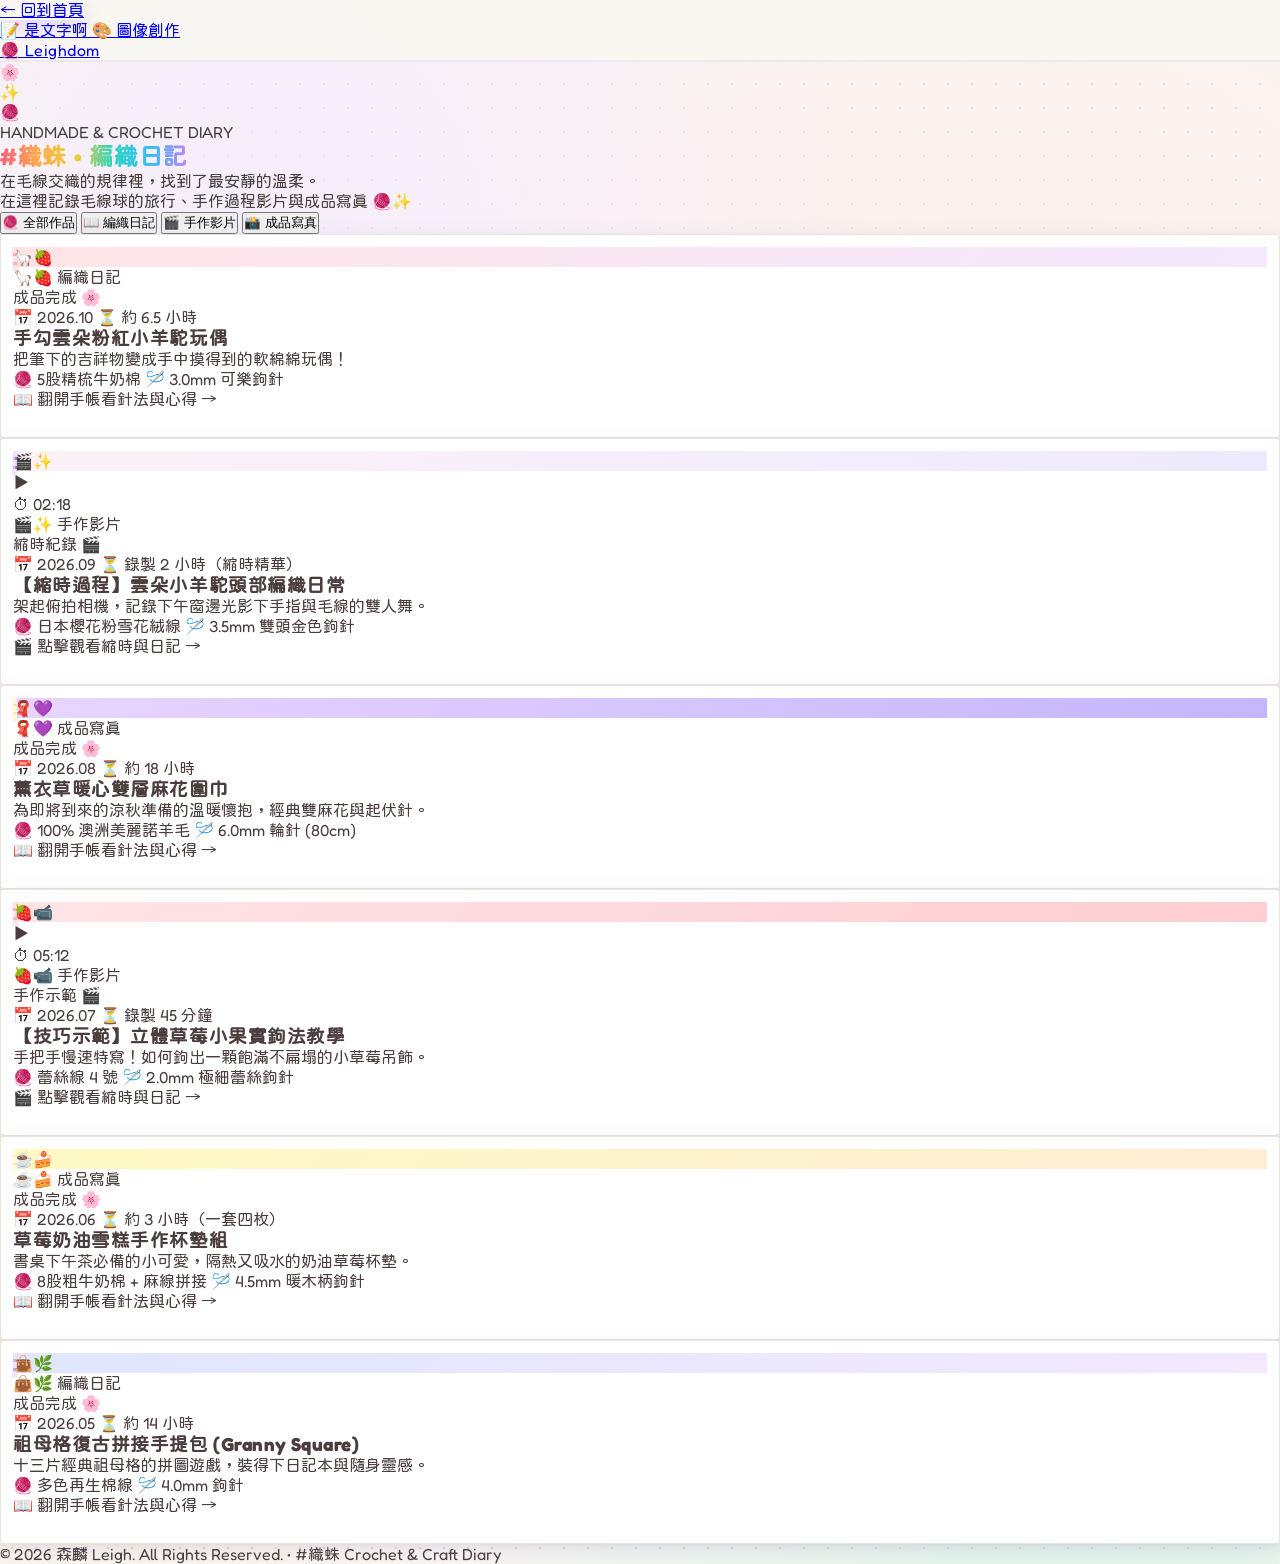
==== crochet.html @ 888f9d44 "feat: complete Leighdom website with writings, crochet diary, gallery, and interactive mascot" ====
<!DOCTYPE html>
<html lang="zh-TW" class="scroll-smooth">
<head>
  <meta charset="UTF-8" />
  <meta name="viewport" content="width=device-width, initial-scale=1.0" />
  <title>編織日記 🧶 | #織蛛 • 森麟的手作毛線日記與影片照片</title>
  <meta name="description" content="森麟（#織蛛）的編織手作手帳：精選手作毛線玩偶、編織縮時影片、暖心圍巾與成品寫真。" />
  <link rel="icon" href="data:image/svg+xml,<svg xmlns=%22http://www.w3.org/2000/svg%22 viewBox=%220 0 100 100%22><text y=%22.9em%22 font-size=%2290%22>🧶</text></svg>" />

  <!-- Tailwind CSS CDN -->
  <script src="https://cdn.tailwindcss.com"></script>
  <link rel="stylesheet" href="./css/style.css" />
</head>
<body class="selection:bg-pink-200 selection:text-purple-900">

  <!-- 頂部懸浮手帳導覽列 -->
  <header class="fixed top-0 left-0 w-full z-40 glass-nav">
    <div class="max-w-6xl mx-auto px-4 h-16 flex items-center justify-between">
      <div class="flex items-center gap-2">
        <a href="./index.html" class="btn-bouncy flex items-center gap-1.5 px-4 py-1.5 bg-white border border-purple-200 rounded-full text-xs sm:text-sm font-bold text-purple-700 shadow-sm hover:bg-purple-50">
          ← 回到首頁
        </a>
        <div class="hidden sm:flex items-center gap-1">
          <a href="./writings.html" class="px-3 py-1 text-xs font-bold text-[#8C7A78] hover:text-purple-700 hover:bg-purple-50 rounded-full transition-all">
            📝 是文字啊
          </a>
          <a href="./gallery.html" class="px-3 py-1 text-xs font-bold text-[#8C7A78] hover:text-purple-700 hover:bg-purple-50 rounded-full transition-all">
            🎨 圖像創作
          </a>
        </div>
      </div>

      <!-- 右側 Leighdom 品牌標記 -->
      <a href="./index.html" class="flex items-center gap-2 group">
        <span class="font-heading font-black text-lg text-[#4A3E3D] group-hover:text-purple-600 transition-colors">
          🧶 Leighdom
        </span>
      </a>
    </div>
  </header>

  <!-- 主內容區域 -->
  <main class="pt-28 pb-20 max-w-6xl mx-auto px-4 space-y-10">

    <!-- 頁面標題與簡介 (Hero) -->
    <section class="text-center space-y-3 relative">
      <div class="absolute top-0 left-8 text-2xl animate-float opacity-70">🌸</div>
      <div class="absolute top-4 right-10 text-xl animate-twinkle opacity-80">✨</div>
      <div class="absolute -top-4 right-1/4 text-2xl animate-float-delayed opacity-60">🧶</div>

      <span class="text-xs md:text-sm font-bold text-pink-500 tracking-wider uppercase">HANDMADE & CROCHET DIARY</span>
      
      <h1 class="text-4xl md:text-5xl font-black">
        <span class="text-rainbow-gradient">#織蛛 • 編織日記</span>
      </h1>
      
      <p class="text-base md:text-lg text-[#8C7A78] max-w-xl mx-auto leading-relaxed">
        在毛線交織的規律裡，找到了最安靜的溫柔。<br class="hidden sm:inline" />
        在這裡記錄毛線球的旅行、手作過程影片與成品寫真 🧶✨
      </p>
    </section>

    <!-- 分類篩選按鈕列 -->
    <div id="crochet-filter" class="flex flex-wrap items-center justify-center gap-2.5">
      <!-- 由 JS 渲染 -->
    </div>

    <!-- 作品展示牆 (拍立得網格) -->
    <section id="crochet-list" class="grid grid-cols-1 sm:grid-cols-2 lg:grid-cols-3 gap-8 pt-4">
      <!-- 由 JS 渲染 -->
    </section>

  </main>

  <!-- 頁尾 -->
  <footer class="border-t-2 border-dashed border-purple-200 py-8 text-center text-xs text-[#8C7A78]">
    © 2026 森麟 Leigh. All Rights Reserved. • #織蛛 Crochet & Craft Diary
  </footer>

  <!-- 作品大圖與影片詳情彈窗容器 -->
  <div id="crochet-modal" class="hidden"></div>

  <!-- 主程式腳本 -->
  <script type="module" src="./js/crochet.js"></script>
</body>
</html>
---- css/style.css ----
/* ==========================================================================
   草莓大魔王 × 薰衣草夢幻手帳風格 CSS 樣式表
   ========================================================================== */

@import url('https://fonts.googleapis.com/css2?family=Huninn&family=M+PLUS+Rounded+1c:wght@400;500;700;800&family=Zen+Maru+Gothic:wght@400;500;700;900&family=Fredoka:wght@400;500;600;700&display=swap');

/* 圓潤泡芙感字體組合 (粉圓體 → M PLUS Rounded → Zen Maru Gothic) */
:root {
  --font-puffy: 'Fredoka', 'Huninn', 'M PLUS Rounded 1c', 'Zen Maru Gothic', 'PingFang TC', 'Microsoft JhengHei', sans-serif;
}

:root {
  --color-bg-paper: #FAF7F2;
  --color-lavender-light: #F3E8FF;
  --color-lavender-main: #B794F4;
  --color-lavender-deep: #805AD5;
  --color-strawberry-pink: #FF8FA3;
  --color-strawberry-dark: #FF4D6D;
  --color-peach-light: #FFE4E1;
  --color-butter-yellow: #FEF08A;
  --color-mint-green: #A7F3D0;
  --color-text-brown: #4A3E3D;
  --color-text-muted: #8C7A78;
}

* {
  box-sizing: border-box;
  margin: 0;
  padding: 0;
}

body {
  font-family: var(--font-puffy);
  background-color: var(--color-bg-paper);
  color: var(--color-text-brown);
  background-image: 
    radial-gradient(circle at 20% 15%, rgba(243, 232, 255, 0.7) 0%, transparent 40%),
    radial-gradient(circle at 80% 30%, rgba(255, 228, 225, 0.6) 0%, transparent 40%),
    radial-gradient(circle at 10% 70%, rgba(254, 240, 138, 0.4) 0%, transparent 35%),
    radial-gradient(circle at 85% 85%, rgba(167, 243, 208, 0.4) 0%, transparent 40%),
    radial-gradient(#E2D9D2 1px, transparent 1px);
  background-size: 100% 100%, 100% 100%, 100% 100%, 100% 100%, 24px 24px;
  min-height: 100vh;
  overflow-x: hidden;
  position: relative;
  cursor: url("data:image/svg+xml,%3Csvg xmlns='http://www.w3.org/2000/svg' width='32' height='32' viewBox='0 0 32 32' shape-rendering='crispEdges'%3E%3Crect x='6' y='2' width='2' height='4' fill='%2322543D'/%3E%3Crect x='4' y='4' width='2' height='2' fill='%2338A169'/%3E%3Crect x='8' y='4' width='2' height='2' fill='%2338A169'/%3E%3Crect x='2' y='6' width='4' height='2' fill='%2348BB78'/%3E%3Crect x='6' y='6' width='2' height='2' fill='%23276749'/%3E%3Crect x='8' y='6' width='4' height='2' fill='%2348BB78'/%3E%3Crect x='0' y='8' width='2' height='10' fill='%232D3748'/%3E%3Crect x='12' y='8' width='2' height='10' fill='%232D3748'/%3E%3Crect x='2' y='18' width='2' height='4' fill='%232D3748'/%3E%3Crect x='10' y='18' width='2' height='4' fill='%232D3748'/%3E%3Crect x='4' y='22' width='2' height='4' fill='%232D3748'/%3E%3Crect x='8' y='22' width='2' height='4' fill='%232D3748'/%3E%3Crect x='6' y='26' width='2' height='2' fill='%232D3748'/%3E%3Crect x='2' y='8' width='10' height='10' fill='%23FF4D6D'/%3E%3Crect x='4' y='18' width='6' height='4' fill='%23FF4D6D'/%3E%3Crect x='6' y='22' width='2' height='4' fill='%23FF4D6D'/%3E%3Crect x='2' y='8' width='2' height='6' fill='%23FFA5BA'/%3E%3Crect x='4' y='8' width='2' height='2' fill='%23FFA5BA'/%3E%3Crect x='6' y='10' width='2' height='2' fill='%23FEFCBF'/%3E%3Crect x='10' y='12' width='2' height='2' fill='%23FEFCBF'/%3E%3Crect x='4' y='14' width='2' height='2' fill='%23FEFCBF'/%3E%3Crect x='8' y='16' width='2' height='2' fill='%23FEFCBF'/%3E%3Crect x='6' y='20' width='2' height='2' fill='%23FEFCBF'/%3E%3C/svg%3E") 7 3, auto;
}

/* 連結與按鈕的可點擊游標 (像素草莓 + 閃爍小金星) */
a, button, input[type="button"], input[type="submit"], .clickable {
  cursor: url("data:image/svg+xml,%3Csvg xmlns='http://www.w3.org/2000/svg' width='32' height='32' viewBox='0 0 32 32' shape-rendering='crispEdges'%3E%3Crect x='6' y='2' width='2' height='4' fill='%2322543D'/%3E%3Crect x='4' y='4' width='2' height='2' fill='%2338A169'/%3E%3Crect x='8' y='4' width='2' height='2' fill='%2338A169'/%3E%3Crect x='2' y='6' width='4' height='2' fill='%2348BB78'/%3E%3Crect x='6' y='6' width='2' height='2' fill='%23276749'/%3E%3Crect x='8' y='6' width='4' height='2' fill='%2348BB78'/%3E%3Crect x='0' y='8' width='2' height='10' fill='%232D3748'/%3E%3Crect x='12' y='8' width='2' height='10' fill='%232D3748'/%3E%3Crect x='2' y='18' width='2' height='4' fill='%232D3748'/%3E%3Crect x='10' y='18' width='2' height='4' fill='%232D3748'/%3E%3Crect x='4' y='22' width='2' height='4' fill='%232D3748'/%3E%3Crect x='8' y='22' width='2' height='4' fill='%232D3748'/%3E%3Crect x='6' y='26' width='2' height='2' fill='%232D3748'/%3E%3Crect x='2' y='8' width='10' height='10' fill='%23FF4D6D'/%3E%3Crect x='4' y='18' width='6' height='4' fill='%23FF4D6D'/%3E%3Crect x='6' y='22' width='2' height='4' fill='%23FF4D6D'/%3E%3Crect x='2' y='8' width='2' height='6' fill='%23FFA5BA'/%3E%3Crect x='4' y='8' width='2' height='2' fill='%23FFA5BA'/%3E%3Crect x='6' y='10' width='2' height='2' fill='%23FEFCBF'/%3E%3Crect x='10' y='12' width='2' height='2' fill='%23FEFCBF'/%3E%3Crect x='4' y='14' width='2' height='2' fill='%23FEFCBF'/%3E%3Crect x='8' y='16' width='2' height='2' fill='%23FEFCBF'/%3E%3Crect x='6' y='20' width='2' height='2' fill='%23FEFCBF'/%3E%3Crect x='22' y='2' width='2' height='6' fill='%23F6E05E'/%3E%3Crect x='20' y='4' width='6' height='2' fill='%23F6E05E'/%3E%3Crect x='22' y='4' width='2' height='2' fill='%23FFFFFF'/%3E%3Crect x='18' y='2' width='2' height='2' fill='%23FAF089'/%3E%3Crect x='26' y='2' width='2' height='2' fill='%23FAF089'/%3E%3Crect x='18' y='6' width='2' height='2' fill='%23FAF089'/%3E%3Crect x='26' y='6' width='2' height='2' fill='%23FAF089'/%3E%3Crect x='26' y='12' width='2' height='4' fill='%23F6E05E'/%3E%3Crect x='25' y='13' width='4' height='2' fill='%23F6E05E'/%3E%3Crect x='26' y='13' width='2' height='2' fill='%23FFFFFF'/%3E%3C/svg%3E") 7 3, pointer !important;
}

/* 卷軸自訂樣式 */
::-webkit-scrollbar {
  width: 10px;
}
::-webkit-scrollbar-track {
  background: #F5EFEB;
}
::-webkit-scrollbar-thumb {
  background: #D8B4E2;
  border-radius: 9999px;
  border: 2px solid #F5EFEB;
}
::-webkit-scrollbar-thumb:hover {
  background: #C084FC;
}

/* 標題字體 (圓潤泡芙感) */
h1, h2, h3, .font-heading {
  font-family: var(--font-puffy);
  letter-spacing: 0.03em;
}

/* 漸變彩虹色文字 */
.text-rainbow-gradient {
  background: linear-gradient(90deg, #FF5E7E 0%, #FFA84A 20%, #F5CE38 40%, #2DD4BF 60%, #38BDF8 80%, #C084FC 100%);
  -webkit-background-clip: text;
  -webkit-text-fill-color: transparent;
  background-clip: text;
  display: inline-block;
}

/* 粉紫色文字 */
.text-pink-purple {
  color: #C084FC;
  text-shadow: 0 1px 2px rgba(192, 132, 252, 0.15);
}

/* --------------------------------------------------------------------------
   蠟筆手繪風格標籤 (Crayon Hand-drawn Tags - Coffee Brown Palette)
   -------------------------------------------------------------------------- */
.crayon-tag {
  font-family: var(--font-puffy);
  display: inline-flex;
  align-items: center;
  gap: 4px;
  padding: 5px 18px;
  font-size: 1.15rem;
  font-weight: 600;
  letter-spacing: 0.08em;
  border-radius: 255px 15px 225px 15px / 15px 225px 15px 255px;
  border: 2px dashed currentColor;
  box-shadow: 2px 3px 0px rgba(74, 53, 40, 0.12);
  transition: all 0.25s cubic-bezier(0.34, 1.56, 0.64, 1);
  user-select: none;
  cursor: default;
}

.crayon-tag:hover {
  transform: translateY(-3px) scale(1.06) rotate(0deg) !important;
  box-shadow: 3px 6px 12px rgba(74, 53, 40, 0.18);
}

/* 1. 深焙黑咖啡色 (Dark Roast Coffee) */
.crayon-tag-dark {
  color: #4A3326;
  background-color: rgba(245, 236, 227, 0.95);
  border-color: #5C3D2E;
  text-shadow: 0.5px 0.5px 0px rgba(74, 51, 38, 0.25);
  transform: rotate(-2deg);
}

/* 2. 濃醇焦糖棕色 (Medium Caramel Brown) */
.crayon-tag-medium {
  color: #7B4B28;
  background-color: rgba(250, 242, 235, 0.95);
  border-color: #8C5835;
  text-shadow: 0.5px 0.5px 0px rgba(123, 75, 40, 0.2);
  transform: rotate(2deg);
}

/* 3. 溫潤奶茶淺褐色 (Light Milk Tea Hazelnut) */
.crayon-tag-light {
  color: #A36F4C;
  background-color: rgba(254, 248, 242, 0.95);
  border-color: #B88562;
  text-shadow: 0.5px 0.5px 0px rgba(163, 111, 76, 0.2);
  transform: rotate(-1.5deg);
}

/* --------------------------------------------------------------------------
   手帳元件與紙膠帶 (Washi Tape) 質感
   -------------------------------------------------------------------------- */
.washi-tape-pink {
  position: absolute;
  height: 24px;
  background: rgba(255, 143, 163, 0.65);
  box-shadow: 0 1px 3px rgba(0, 0, 0, 0.08);
  border-left: 2px dashed rgba(255, 255, 255, 0.7);
  border-right: 2px dashed rgba(255, 255, 255, 0.7);
  transform: rotate(-3deg);
  z-index: 10;
  pointer-events: none;
}

.washi-tape-lavender {
  position: absolute;
  height: 24px;
  background: rgba(183, 148, 244, 0.65);
  box-shadow: 0 1px 3px rgba(0, 0, 0, 0.08);
  border-left: 2px dashed rgba(255, 255, 255, 0.7);
  border-right: 2px dashed rgba(255, 255, 255, 0.7);
  transform: rotate(2deg);
  z-index: 10;
  pointer-events: none;
}

.washi-tape-yellow {
  position: absolute;
  height: 22px;
  background: rgba(254, 240, 138, 0.75);
  box-shadow: 0 1px 3px rgba(0, 0, 0, 0.08);
  border-left: 2px dashed rgba(255, 255, 255, 0.7);
  border-right: 2px dashed rgba(255, 255, 255, 0.7);
  transform: rotate(-1.5deg);
  z-index: 10;
  pointer-events: none;
}

/* 拍立得照片卡 */
.polaroid-card {
  background: #FFFFFF;
  padding: 12px 12px 28px 12px;
  box-shadow: 0 8px 24px rgba(128, 90, 213, 0.12), 0 2px 6px rgba(0, 0, 0, 0.06);
  border-radius: 4px;
  border: 1px solid rgba(220, 210, 200, 0.6);
  transition: all 0.35s cubic-bezier(0.34, 1.56, 0.64, 1);
  position: relative;
}

.polaroid-card:hover {
  transform: translateY(-8px) rotate(1deg) scale(1.02);
  box-shadow: 0 16px 32px rgba(128, 90, 213, 0.2), 0 4px 12px rgba(0, 0, 0, 0.08);
}

/* 手帳便條紙 (Sticky Note) */
.sticky-note {
  box-shadow: 2px 6px 16px rgba(120, 100, 90, 0.12), 0 1px 4px rgba(0, 0, 0, 0.05);
  border-radius: 12px;
  transition: transform 0.2s ease, box-shadow 0.2s ease;
  position: relative;
  user-select: none;
}

.sticky-note:hover {
  box-shadow: 4px 12px 24px rgba(120, 100, 90, 0.2);
}

.sticky-note.is-dragging {
  opacity: 0.92;
  box-shadow: 8px 24px 36px rgba(120, 100, 90, 0.28);
  transform: scale(1.05) rotate(3deg) !important;
  cursor: grabbing !important;
  z-index: 99 !important;
}

/* 軟木塞背景 (Corkboard) */
.corkboard-bg {
  background-color: #FAF5EE;
  background-image: radial-gradient(#D6C6B6 0.8px, transparent 0.8px);
  background-size: 16px 16px;
  border: 3px dashed #E2D3C4;
}

/* 郵票邊緣效果 (Stamp Edge) */
.stamp-card {
  background: white;
  border: 2px dashed #D8B4E2;
  box-shadow: 0 4px 12px rgba(0,0,0,0.06);
  border-radius: 12px;
}

/* --------------------------------------------------------------------------
   可愛動畫與微動效
   -------------------------------------------------------------------------- */
@keyframes float {
  0%, 100% {
    transform: translateY(0px) rotate(0deg);
  }
  50% {
    transform: translateY(-8px) rotate(1.5deg);
  }
}

@keyframes float-reverse {
  0%, 100% {
    transform: translateY(0px) rotate(0deg);
  }
  50% {
    transform: translateY(8px) rotate(-1.5deg);
  }
}

@keyframes pulse-gentle {
  0%, 100% {
    transform: scale(1);
  }
  50% {
    transform: scale(1.04);
  }
}

@keyframes wobble-cute {
  0%, 100% { transform: rotate(0deg); }
  25% { transform: rotate(-3deg); }
  75% { transform: rotate(3deg); }
}

@keyframes star-twinkle {
  0%, 100% { opacity: 0.4; transform: scale(0.8) rotate(0deg); }
  50% { opacity: 1; transform: scale(1.2) rotate(180deg); }
}

.animate-float {
  animation: float 4s ease-in-out infinite;
}

.animate-float-delayed {
  animation: float-reverse 4.5s ease-in-out infinite 0.5s;
}

.animate-pulse-gentle {
  animation: pulse-gentle 3s ease-in-out infinite;
}

.animate-twinkle {
  animation: star-twinkle 2.5s ease-in-out infinite;
}

.hover-wobble:hover {
  animation: wobble-cute 0.4s ease-in-out;
}

/* 貼紙按鈕點擊彈性動畫 */
.btn-bouncy {
  transition: all 0.2s cubic-bezier(0.34, 1.56, 0.64, 1);
}

.btn-bouncy:hover {
  transform: translateY(-3px) scale(1.04);
  box-shadow: 0 8px 20px rgba(183, 148, 244, 0.35);
}

.btn-bouncy:active {
  transform: translateY(1px) scale(0.96);
}

/* 滑鼠拖曳粒子容器 */
#particle-canvas {
  position: fixed;
  top: 0;
  left: 0;
  width: 100vw;
  height: 100vh;
  pointer-events: none;
  z-index: 99999;
}

/* 毛玻璃手帳導覽列 */
.glass-nav {
  background: rgba(250, 247, 242, 0.88);
  backdrop-filter: blur(12px);
  -webkit-backdrop-filter: blur(12px);
  border-bottom: 2px solid rgba(220, 205, 235, 0.4);
}
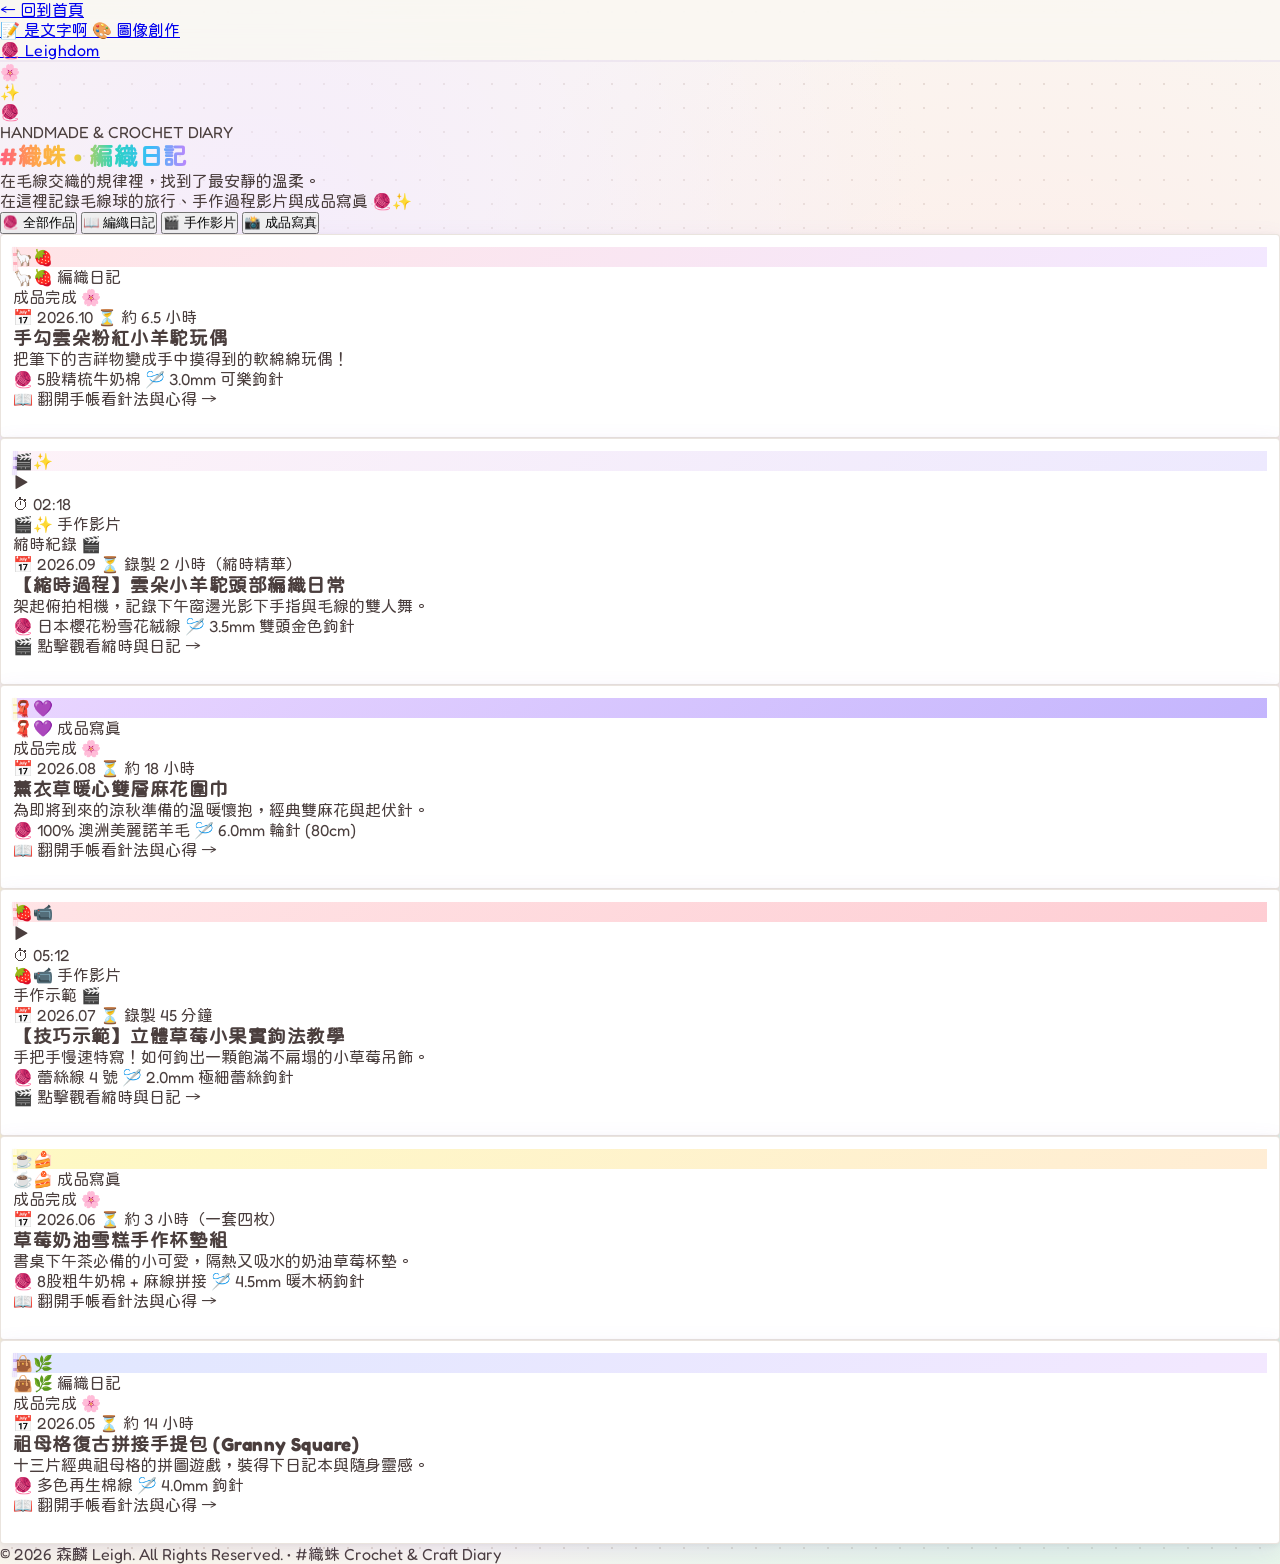
==== commit a25be3ef: "feat(seo): add OpenGraph 1200x630 preview banners and complete social meta tags for all pages" ====
--- a/crochet.html
+++ b/crochet.html
@@ -3,9 +3,32 @@
 <head>
   <meta charset="UTF-8" />
   <meta name="viewport" content="width=device-width, initial-scale=1.0" />
-  <title>編織日記 🧶 | #織蛛 • 森麟的手作毛線日記與影片照片</title>
-  <meta name="description" content="森麟（#織蛛）的編織手作手帳：精選手作毛線玩偶、編織縮時影片、暖心圍巾與成品寫真。" />
+  <!-- Primary Meta Tags -->
+  <title>編織日記 🧶 | #織蛛 • 森麟的手作毛線日記與影片寫真</title>
+  <meta name="title" content="編織日記 🧶 | #織蛛 • 森麟的手作毛線日記與影片寫真" />
+  <meta name="description" content="森麟（#織蛛）的編織手作手帳：精選手作毛線玩偶、編織縮時影片、暖心圍巾與成品寫真。一針一線，編織生活裡的柔軟與溫暖。" />
+  <link rel="canonical" href="https://leighdom.tw/crochet.html" />
   <link rel="icon" href="data:image/svg+xml,<svg xmlns=%22http://www.w3.org/2000/svg%22 viewBox=%220 0 100 100%22><text y=%22.9em%22 font-size=%2290%22>🧶</text></svg>" />
+
+  <!-- Open Graph / Facebook / LINE -->
+  <meta property="og:type" content="article" />
+  <meta property="og:url" content="https://leighdom.tw/crochet.html" />
+  <meta property="og:title" content="編織日記 🧶 | #織蛛 • 森麟的手作毛線日記與影片寫真" />
+  <meta property="og:description" content="森麟（#織蛛）的編織手作手帳：精選手作毛線玩偶、編織縮時影片、暖心圍巾與成品寫真。一針一線，編織生活裡的柔軟與溫暖。" />
+  <meta property="og:image" content="https://leighdom.tw/assets/og-crochet.png" />
+  <meta property="og:image:secure_url" content="https://leighdom.tw/assets/og-crochet.png" />
+  <meta property="og:image:width" content="1200" />
+  <meta property="og:image:height" content="630" />
+  <meta property="og:image:type" content="image/png" />
+  <meta property="og:site_name" content="Leighdom" />
+  <meta property="og:locale" content="zh_TW" />
+
+  <!-- Twitter / X -->
+  <meta name="twitter:card" content="summary_large_image" />
+  <meta name="twitter:url" content="https://leighdom.tw/crochet.html" />
+  <meta name="twitter:title" content="編織日記 🧶 | #織蛛 • 森麟的手作毛線日記與影片寫真" />
+  <meta name="twitter:description" content="森麟（#織蛛）的編織手作手帳：精選手作毛線玩偶、編織縮時影片、暖心圍巾與成品寫真。一針一線，編織生活裡的柔軟與溫暖。" />
+  <meta name="twitter:image" content="https://leighdom.tw/assets/og-crochet.png" />
 
   <!-- Tailwind CSS CDN -->
   <script src="https://cdn.tailwindcss.com"></script>
